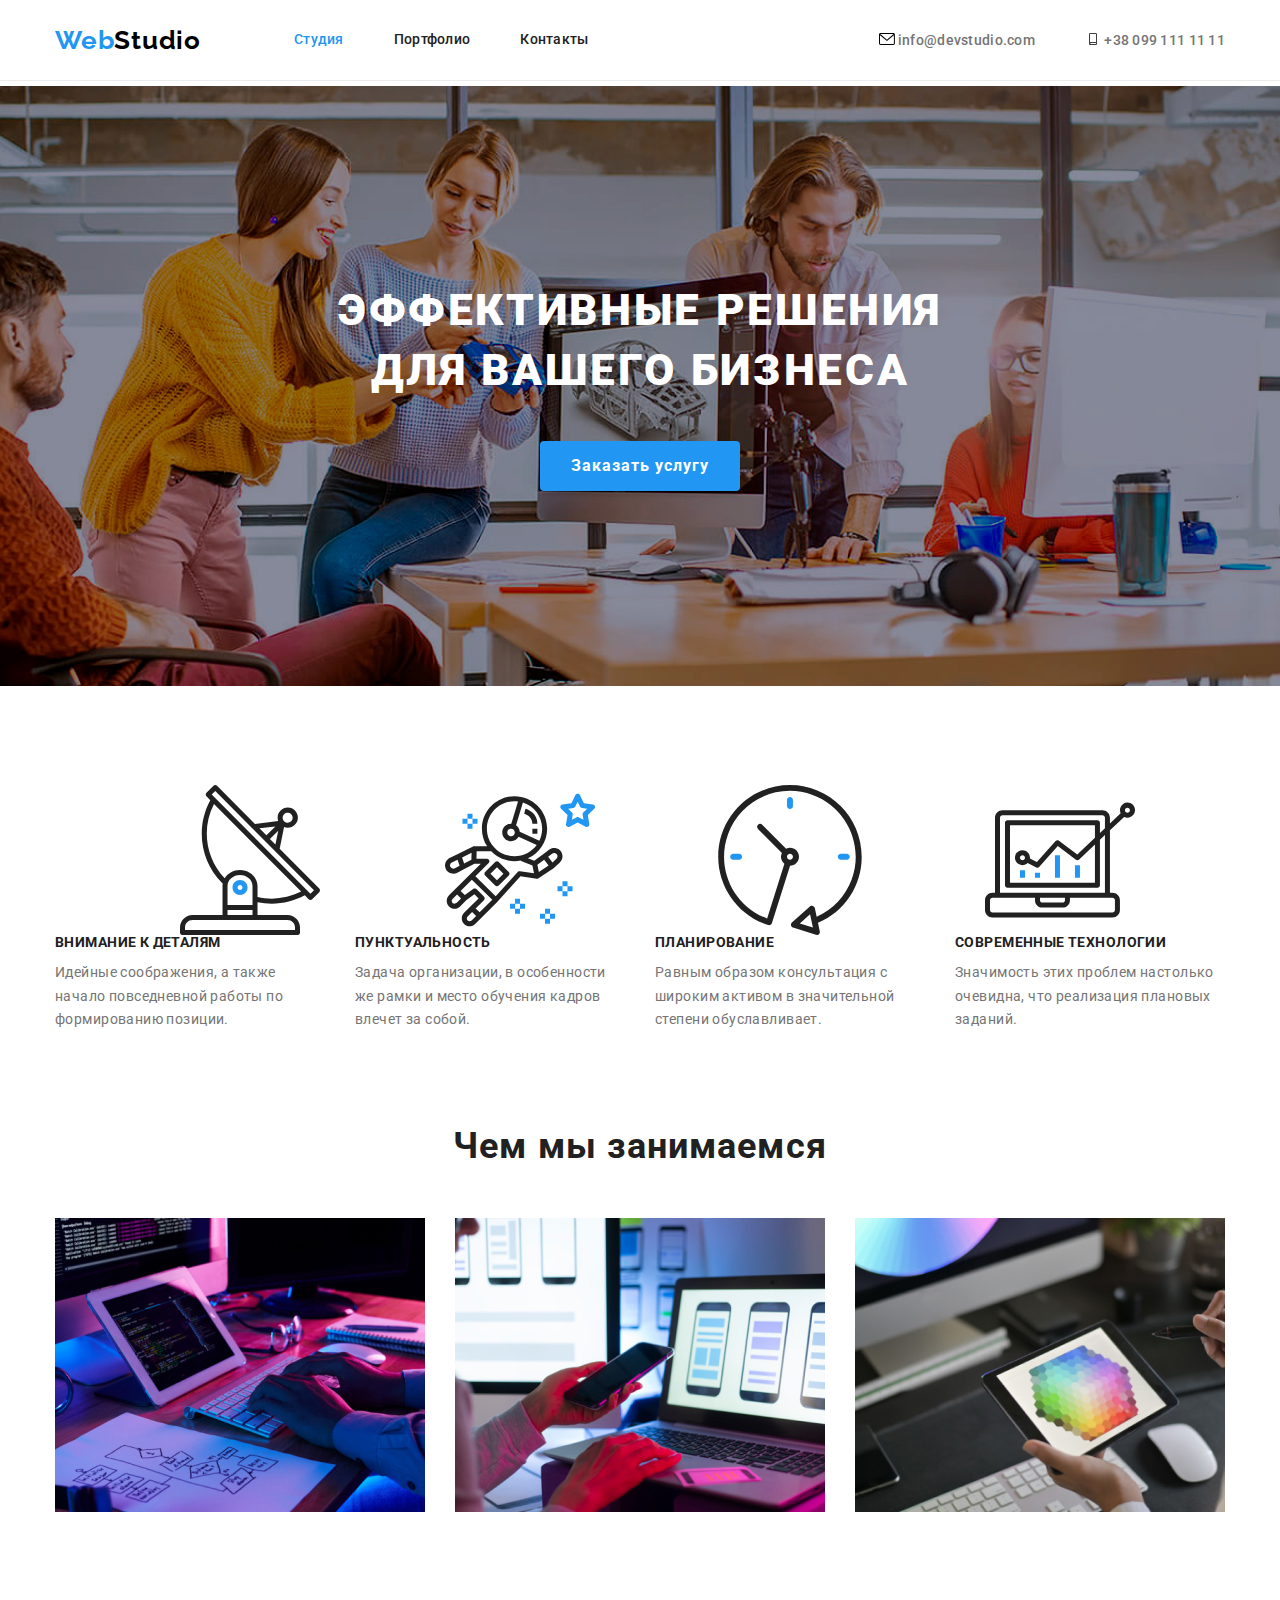
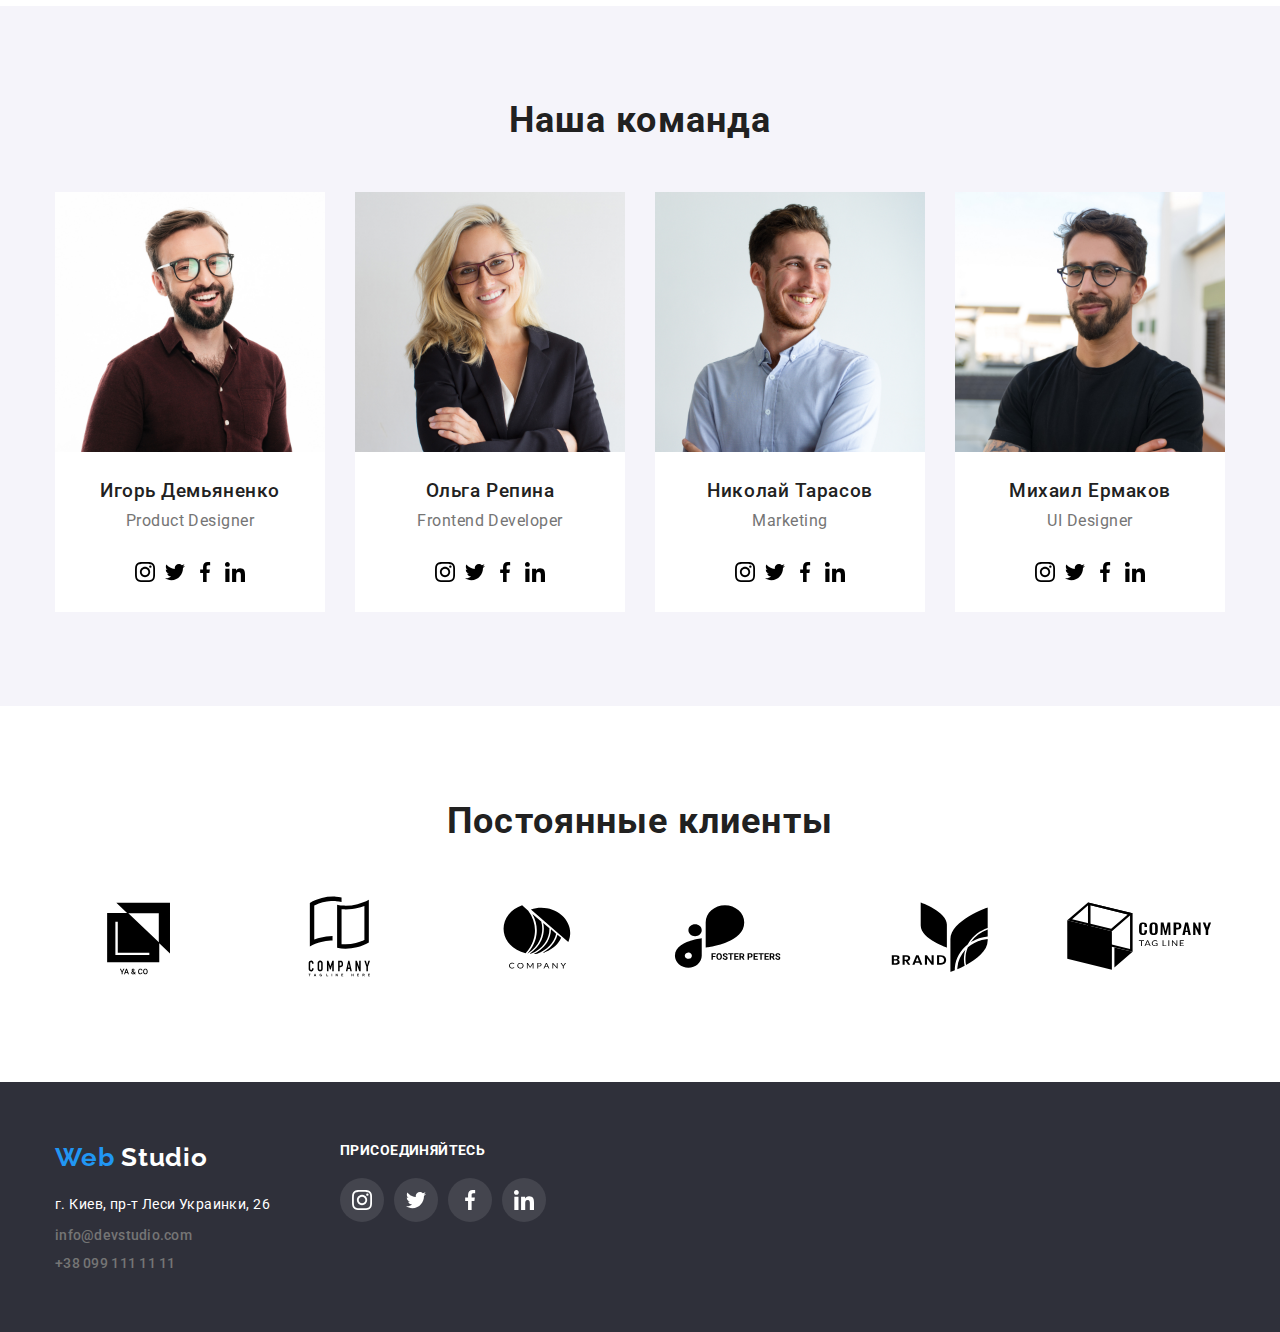
==== index.html @ 6aa07614 "hw4" ====
<!DOCTYPE html>
<html lang="ru">
  <head>
    <!-- METAs -->
    <meta charset="UTF-8" />
    <meta http-equiv="X-UA-Compatible" content="IE=edge" />
    <meta name="viewport" content="width=device-width, initial-scale=1.0" />
    <!-- TITLE -->
    <title>homepage | home_work4</title>
    <!-- FONTs -->
    <link rel="preconnect" href="https://fonts.googleapis.com" />
    <link rel="preconnect" href="https://fonts.gstatic.com" crossorigin />
    <link
      href="https://fonts.googleapis.com/css2?family=Raleway:wght@700&family=Roboto:wght@400;500;700;900&display=swap"
      rel="stylesheet"
    />
    <!-- Normalize -->
    <link
      rel="stylesheet"
      href="https://cdnjs.cloudflare.com/ajax/libs/modern-normalize/1.1.0/modern-normalize.css"
      integrity="sha512-Y0MM+V6ymRKN2zStTqzQ227DWhhp4Mzdo6gnlRnuaNCbc+YN/ZH0sBCLTM4M0oSy9c9VKiCvd4Jk44aCLrNS5Q=="
      crossorigin="anonymous"
      referrerpolicy="no-referrer"
    />
    <!-- STYLEs -->
    <link rel="stylesheet" href="css/styles.css" />
  </head>
  <body>
    <!--Самая высокая шапка-->
    <header class="header">
      <div class="container header-container">
        <a class="main_logo_web link" href="index.html">
          Web<span class="dark-logo">Studio</span>
        </a>

        <nav class="menu_nav">
          <ul class="menu-list">
            <li class="menu-item">
              <a class="active-studio menu_link link" href="index.html"
                >Студия</a
              >
            </li>
            <li class="menu-item">
              <a class="menu_link link" href="portfolio.html">Портфолио</a>
            </li>
            <li class="menu-item">
              <a class="menu_link link" href="#">Контакты</a>
            </li>
          </ul>
        </nav>
        <ul class="contacts-list">
          <li class="contacts-item">
            <a class="menu_contacts link" href="mailto:info@devstudio.com">
              <svg class="mail-icon"width="16" height="12">
                <use href="./images/icons.svg#envelope"></use>
              </svg>
              info@devstudio.com
            </a>
          </li>
          <li class="contacts-item">
            <a class="menu_contacts link" href="tel:+380991111111">
              <svg class="phone-icon"width="16" height="12">
                <use href="./images/icons.svg#smartphone"></use>
              </svg>
              +38 099 111 11 11
            </a>
          </li>
        </ul>
      </div>
    </header>

    <main>
      <section class="banner-section section">
        <div class="container">
          <h1 class="banner_h1">Эффективные решения для вашего бизнеса</h1>
          <button class="banner_button" type="button">Заказать услугу</button>
        </div>
      </section>

      <section class="info section">
        <div>
          <ul class="info-icons-list">
            <li class="info-icons-item">
             <a class="info-link">
              <svg class="info-icon">
                <use href="./images/icons.svg#antenna"></use>
              </svg>
             </a>
            </li>
            <li class="info-icons-item">
             <a class="info-link">
              <svg>
                <use href="./images/icons.svg#astronaut"></use>
              </svg>
             </a>
            </li>
            <li class="info-icons-item">
              <a class="info-link">
                <svg>
                  <use href="./images/icons.svg#clock"></use>
                </svg>
              </a>
            </li>
            <li class="info-icons-item">
              <a class="info-link">
                <svg>
                  <use href="./images/icons.svg#diagram"></use>
                </svg>
              </a>
            </li>
          </ul>
        </div>
        <div class="container">
          <ul class="info-list">
            <li class="info-items">
              <h2 class="info_h2_font">Внимание к деталям</h2>
              <p class="info_p">
                Идейные соображения, а также начало повседневной работы по
                формированию позиции.
              </p>
            </li>
            <li class="info-items">
              <h2 class="info_h2_font">Пунктуальность</h2>
              <p class="info_p">
                Задача организации, в особенности же рамки и место обучения
                кадров влечет за собой.
              </p>
            </li>
            <li class="info-items">
              <h2 class="info_h2_font">Планирование</h2>
              <p class="info_p">
                Равным образом консультация с широким активом в значительной
                степени обуславливает.
              </p>
            </li>
            <li class="info-items">
              <h2 class="info_h2_font">Современные технологии</h2>
              <p class="info_p">
                Значимость этих проблем настолько очевидна, что реализация
                плановых заданий.
              </p>
            </li>
          </ul>
        </div>
      </section>

      <section class="business section">
        <div class="container">
          <h2 class="business_h2">Чем мы занимаемся</h2>
          <ul class="business-list">
            <li class="business-item">
              <img
                class="business_img"
                src="./images/business/bussy1.jpg"
                width="370"
                alt="Фото с процессом кодинга. Разрабатываем"
              />
            </li>
            <li class="business-item">
              <img
                class="business_img"
                src="./images/business/bussy2.jpg"
                width="370"
                alt="Фото  с настройкой продукта. Настраиваем"
              />
            </li>
            <li class="business-item">
              <img
                class="business_img"
                src="./images/business/bussy3.jpg"
                width="370"
                alt="Фото рисунка с работой дизайнера. Розукрашиваем"
              />
            </li>
          </ul>
        </div>
      </section>

      <section class="team_section section">
        <div class="container">
          <h2 class="team_h2">Наша команда</h2>
          <ul class="team-list">
            <li class="team-info">
              <img
                class="team_img"
                src="./images/team/hum1.jpg"
                width="270"
                alt="Игорь Демьяненко Product Designer"
              />
              <div class="team-wrapper">
                <h3 class="name">Игорь Демьяненко</h3>
                <p class="position">Product Designer</p>
                <!-- team socials -->
               <div class="team-socials-icon">
                <ul class="team-socials-list socials">
                  <li class="team-section-item">
                    <a class="socials-link-team" href="#">
                      <svg class="team-socials-icon"width="20" height="20">
                        <use href="./images/icons.svg#instagram"></use>
                      </svg>
                    </a>
                  </li>
                  <li class="team-socials-item">
                    <a class="socials-link-team" href="#">
                      <svg class="team-socials-icon" width="20" height="20"> 
                        <use href="./images/icons.svg#twitter"></use>
                      </svg>
                    </a>
                  </li>
                  <li class="team-socials-item">
                    <a class="socials-link-team" href="#">
                      <svg class="team-socials-icon" width="20" height="20"> 
                        <use href="./images/icons.svg#facebook"></use>
                      </svg>
                    </a>
                  </li>
                  <li class="team-socials-item">
                    <a class="socials-link-team" href="#">
                      <svg class="team-socials-icon" width="20" height="20"> 
                        <use href="./images/icons.svg#linkedin"> </use>
                      </svg>
                    </a>
                  </li>
                </ul>
               </div>
              </div>
            </li>
            <li class="team-info">
              <img
                class="team_img"
                src="./images/team/hum2.jpg"
                width="270"
                alt="Ольга Репина Frontend Developer"
              />
              <div class="team-wrapper">
                <h3 class="name">Ольга Репина</h3>
                <p class="position">Frontend Developer</p>
                <div class="team-socials-icon">
                  <ul class="team-socials-list socials">
                    <li class="team-section-item">
                      <a class="socials-link-team" href="#">
                        <svg class="team-socials-icon"width="20" height="20">
                          <use href="./images/icons.svg#instagram"></use>
                        </svg>
                      </a>
                    </li>
                    <li class="team-socials-item">
                      <a class="socials-link-team" href="#">
                        <svg class="team-socials-icon" width="20" height="20"> 
                          <use href="./images/icons.svg#twitter"></use>
                        </svg>
                      </a>
                    </li>
                    <li class="team-socials-item">
                      <a class="socials-link-team" href="#">
                        <svg class="team-socials-icon" width="20" height="20"> 
                          <use href="./images/icons.svg#facebook"></use>
                        </svg>
                      </a>
                    </li>
                    <li class="team-socials-item">
                      <a class="socials-link-team" href="#">
                        <svg class="team-socials-icon" width="20" height="20"> 
                          <use href="./images/icons.svg#linkedin"> </use>
                        </svg>
                      </a>
                    </li>
                  </ul>
              </div>
            </li>
            <li class="team-info">
              <img
                class="team_img"
                src="./images/team/hum3.jpg"
                width="270"
                alt="Николай Тарасов Marketing"
              />
              <div class="team-wrapper">
                <h3 class="name">Николай Тарасов</h3>
                <p class="position">Marketing</p>
                <div class="team-socials-icon">
                  <ul class="team-socials-list socials">
                    <li class="team-section-item">
                      <a class="socials-link-team" href="#">
                        <svg class="team-socials-icon"width="20" height="20">
                          <use href="./images/icons.svg#instagram"></use>
                        </svg>
                      </a>
                    </li>
                    <li class="team-socials-item">
                      <a class="socials-link-team" href="#">
                        <svg class="team-socials-icon" width="20" height="20"> 
                          <use href="./images/icons.svg#twitter"></use>
                        </svg>
                      </a>
                    </li>
                    <li class="team-socials-item">
                      <a class="socials-link-team" href="#">
                        <svg class="team-socials-icon" width="20" height="20"> 
                          <use href="./images/icons.svg#facebook"></use>
                        </svg>
                      </a>
                    </li>
                    <li class="team-socials-item">
                      <a class="socials-link-team" href="#">
                        <svg class="team-socials-icon" width="20" height="20"> 
                          <use href="./images/icons.svg#linkedin"> </use>
                        </svg>
                      </a>
                    </li>
                  </ul>
              </div>
            </li>
            <li class="team-info">
              <img
                class="team_img"
                src="./images/team/hum4.jpg"
                width="270"
                alt="Михаил Ермаков UI Designer"
              />
              <div class="team-wrapper">
                <h3 class="name">Михаил Ермаков</h3>
                <p class="position">UI Designer</p>
                <div class="team-socials-icon">
                  <ul class="team-socials-list socials">
                    <li class="team-section-item">
                      <a class="socials-link-team" href="#">
                        <svg class="team-socials-icon"width="20" height="20">
                          <use href="./images/icons.svg#instagram"></use>
                        </svg>
                      </a>
                    </li>
                    <li class="team-socials-item">
                      <a class="socials-link-team" href="#">
                        <svg class="team-socials-icon" width="20" height="20"> 
                          <use href="./images/icons.svg#twitter"></use>
                        </svg>
                      </a>
                    </li>
                    <li class="team-socials-item">
                      <a class="socials-link-team" href="#">
                        <svg class="team-socials-icon" width="20" height="20"> 
                          <use href="./images/icons.svg#facebook"></use>
                        </svg>
                      </a>
                    </li>
                    <li class="team-socials-item">
                      <a class="socials-link-team" href="#">
                        <svg class="team-socials-icon" width="20" height="20"> 
                          <use href="./images/icons.svg#linkedin"> </use>
                        </svg>
                      </a>
                    </li>
                  </ul>
              </div>
            </li>
          </ul>
        </div>
      </section>
    </main>
    <section class="section">
      <div class="container">
        <h2 class="last_h2_font">Постоянные клиенты</h2>
        <ul class="stable-list">
          <li class="stable-item">
           <a class="stable-link" href="#">
            <svg class="stable-icon">
              <use href="./images/icons.svg#logo-1"></use>
            </svg>
           </a>
          </li>
          <li class="stable-item">
            <a class="stable-link" href="#">
             <svg class="stable-icon" width="106" height="60">
               <use href="./images/icons.svg#logo-2"></use>
             </svg>
            </a>
          </li>
          <li class="stable-item">
            <a class="stable-link" href="#">
             <svg class="stable-icon" width="106" height="60">
               <use href="./images/icons.svg#logo-3"></use>
             </svg>
            </a>
          </li>
          <li class="stable-item">
            <a class="stable-link" href="#">
             <svg class="stable-icon" width="106" height="60">
               <use href="./images/icons.svg#logo-4"></use>
             </svg>
            </a>
          </li>
          <li class="stable-item">
            <a class="stable-link" href="#">
             <svg class="stable-icon" width="106" height="60">
               <use href="./images/icons.svg#logo-5"></use>
             </svg>
            </a>
          </li>
          <li class="stable-item">
            <a class="stable-link" href="#">
             <svg class="stable-icon" width="106" height="60">
               <use href="./images/icons.svg#logo-6"></use>
             </svg>
            </a>
          </li>
        </ul>
      </div>
    </section>

    <footer class="footer">
      <div class="container footer-container">
        <!-- footer address -->
        <div class="footer-address">
          <a class="logo-web-footer link" href="index.html">
            Web
            <span class="footer-logo"> Studio </span>
            <!-- will be picture -->
          </a>
          <address class="address">г. Киев, пр-т Леси Украинки, 26</address>

          <ul>
            <li class="footer-cont-botton">
              <a class="footer-contacts link" href="mailto:info@devstudio.com">
                info@devstudio.com
              </a>
            </li>
            <li class="footer-cont-botton">
              <a class="footer-contacts link" href="tel:+380991111111">
                +38 099 111 11 11
              </a>
            </li>
          </ul>
        </div>

        <!-- footer socials -->
        <div class="footer-wrapper">
          <h2 class="footer-title">присоединяйтесь</h2>
          <ul class="footer-list socials">
            <li class="socials-item">
              <a class="socials-link" href="">
                <svg class="socials-icon" width="20" height="20">
                  <use href="./images/icons.svg#instagram"></use>
                </svg>
              </a>
            </li>
            <li class="socials-item">
              <a class="socials-link" href="">
                <svg class="socials-icon" width="20" height="20">
                  <use href="./images/icons.svg#twitter"></use>
                </svg>
              </a>
            </li>
            <li class="socials-item">
              <a class="socials-link" href="">
                <svg class="socials-icon" width="20" height="20">
                  <use href="./images/icons.svg#facebook"></use>
                </svg>
              </a>
            </li>
            <li class="socials-item">
              <a class="socials-link" href="">
                <svg class="socials-icon" width="20" height="20">
                  <use href="./images/icons.svg#linkedin"></use>
                </svg>
              </a>
            </li>
          </ul>
        </div>
      </div>
    </footer>
  </body>
</html>
---- css/styles.css ----
body {
  font-family: "Roboto", sans-serif;
  color: #212121;
}

/* Глобальний сброс свойств css */
ul {
  padding: 0;
  margin: 0;
  list-style: none;
}
h1,
h2,
h3,
h4,
h5,
h6,
p {
  margin: 0;
}

.link {
  text-decoration: none;
  color: currentColor;
}
.section {
  padding: 94px 0;
}

.container {
  width: 1200px;
  margin-left: auto;
  margin-right: auto;
  padding-left: 15px;
  padding-right: 15px;

  /* background-color: orange; */
}
/* section {
  outline: 1px solid red;
} */

/* Header section */
.header {
  border-bottom: 1px solid #ececec;
}
.header-container {
  display: flex;
  align-items: center;
}

.main_logo_web {
  color: #2196f3;
  font-family: "Raleway";
  font-weight: 700;
  font-size: 26px;
  line-height: 1.19;
  letter-spacing: 0.03em;
  margin-right: 93px;
}
.active-studio.link {
  color: #2196f3;
}

.menu_nav {
  margin-right: auto;
}

.menu-list {
  display: flex;
}
.menu-item {
  margin-right: 50px;
}
.menu-item:last-child {
  margin-right: 0;
}
.menu_link {
  font-weight: 500;
  font-size: 14px;
  line-height: 1.14;
  letter-spacing: 0.02em;
  color: #212121;
  display: block;
  padding-top: 32px;
  padding-bottom: 32px;
}
.contacts-list {
  display: flex;
  align-items: center;
}
.contacts-item {
  margin-right: 50px;
}
.contacts-item:last-child {
  margin-right: 0;
}
.menu_contacts {
  font-weight: 500;
  font-size: 14px;
  line-height: 1.14;
  letter-spacing: 0.02em;
  color: #757575;
}

.menu_contacts:hover {
  color: #2196f3;
  font-weight: 500;
}

.footer-logo {
  color: #2196f3;
  font-family: "Raleway";
  font-weight: 700;
  font-size: 26px;
  line-height: 1.19;
  letter-spacing: 0.03em;
}

.dark-logo {
  color: #000000;
}
.footer-logo {
  color: #ffffff;
}

/* Шапка */
.banner-section {
  background-image: url(../images/banner/bgi.jpg);
  background-repeat: no-repeat;
  padding: 200px 0;
  background-position: center;
  /* background-size: cover; */
}

/* Шапка */
/* Эффективные решения для вашего бизнеса */
.banner_h1 {
  /* H1 square*/
  /* text in H1 */
  font-weight: 900;
  font-size: 44px;
  line-height: 1.36;
  letter-spacing: 0.06em;
  text-transform: uppercase;
  color: #ffffff;
  width: 696px;
  margin: 0 auto;
  text-align: center;
  margin-bottom: 40px;
}

.banner_button {
  background: #2196f3;
  box-shadow: 0px 4px 4px #00000026;
  border-radius: 4px;
  font-family: inherit;
  font-weight: 700;
  line-height: 30px;
  letter-spacing: 0.06em;
  color: #ffffff;
  cursor: pointer;
  width: 200px;
  height: 50px;
  display: block;
  margin-left: auto;
  margin-right: auto;
  border: none;
}
/* Особенности */
.info {
  background-color: white;
  padding-bottom: 0px;
}
.info-list {
  display: flex;
}
.info-items {
  margin-right: 30px;
  width: 270px;
}
.info-items:last-child {
  margin-right: 0;
}

.info_h2_font {
  color: #212121;
  font-size: 14px;
  font-weight: 700;
  letter-spacing: 0.03em;
  line-height: 1.14;
  text-transform: uppercase;
  margin-bottom: 10px;
}

.info_p {
  font-size: 14px;
  line-height: 1.71;
  letter-spacing: 0.03em;
  color: #757575;
}

/* Чем мы занимаемся */
.business_section {
  background-color: #ffffff;
}

.business_h2 {
  font-weight: 700;
  font-size: 36px;
  line-height: 1.16;
  letter-spacing: 0.03em;
  color: #212121;
  text-align: center;
  margin-bottom: 50px;
}
.business-list {
  display: flex;
}
.business-item {
  margin-right: 30px;
}
.business-item:last-child {
  margin-right: 0;
}
.business_img {
  width: 370px;
  height: 294px;
}

/* Наша команда */
.team_section {
  background-color: #f5f4fa;
}
.team-list {
  display: flex;
}
.team-info {
  margin-right: 30px;
  text-align: center;
  background-color: #fff;
}
.team-info:last-child {
  margin-right: 0;
}
.team_h2 {
  font-weight: 700;
  font-size: 36px;
  line-height: 1.16;
  letter-spacing: 0.03em;
  color: #212121;
  text-align: center;
  margin-bottom: 50px;
}
.team-wrapper {
  padding: 30px 0;
}
.team-socials-icon {
  margin-top: 16px;
}
.socials {
  display: flex;
  align-items: center;
  justify-content: center;
  gap: 10px;
}
.socials-link-team {
  display: flex;
  align-items: center;
  justify-content: center;
  width: 100%;
  height: 100%;
  border-radius: 50%;
  color: white;
  background: rgba(255, 255, 255, 0.1);
}
.socials-link-team:hover {
  color: #fff;
  background-color: #2196f3;
}

.name {
  font-weight: 500;
  line-height: 19px;
  letter-spacing: 0.03em;
  color: #212121;
  margin-bottom: 10px;
}

.position {
  line-height: 19px;
  letter-spacing: 0.03em;
  color: #757575;
}

img {
  display: block;
}
/* Постоянные клинты */
.last_h2_font {
  font-weight: 700;
  font-size: 36px;
  line-height: 42px;
  text-align: center;
  letter-spacing: 0.03em;
  fill: none;
  color: #212121;
}

/* Подвал */
.footer {
  background-color: #2f303a;
  padding-top: 60px;
  padding-bottom: 60px;
}
.footer-container {
  display: flex;
}
.footer-address {
  margin-right: 70px;
}
/* .footer-body {
} */
.address {
  font-style: normal;
  font-size: 14px;
  line-height: 1.71;
  letter-spacing: 0.03em;
  color: #ffffff;
  margin-bottom: 9px;
}
.logo-web-footer {
  color: #2196f3;
  font-family: "Raleway";
  font-weight: 700;
  font-size: 26px;
  line-height: 1.19;
  letter-spacing: 0.03em;
  display: block;
  margin-bottom: 20px;
}
.footer-cont-botton {
  margin-bottom: 9px;
}
.footer-cont-botton:last-child {
  margin-bottom: 0;
}
.footer-cont-botton :hover {
  color: #2196f3;
  font-weight: 500;
}
.footer-contacts {
  font-weight: 500;
  font-size: 14px;
  line-height: 1.14;
  letter-spacing: 0.02em;
  color: #757575;
}

.footer-title {
  font-weight: 700;
  font-size: 14px;
  line-height: calc(16 / 14);
  letter-spacing: 0.03em;
  text-transform: uppercase;
  color: #ffffff;
}

.socials {
  display: flex;
  align-items: center;
  justify-content: center;
  gap: 10px;
}
.socials-item {
  width: 44px;
  height: 44px;
}
.socials-link {
  display: flex;
  align-items: center;
  justify-content: center;
  width: 100%;
  height: 100%;
  border-radius: 50%;
  color: white;
  background: rgba(255, 255, 255, 0.1);
  margin-top: 20px;
  /* background-color: tomato; */

  /* outline: 1px solid red; */
}

.socials-link:hover,
.socials-link:focus {
  color: white;
  background: #2196f3;
}

.socials-icon {
  fill: currentColor;
}

/* .footer-contacts:last-child{padding-bottom: 0px;} */

/* PORTFOLIO */

.portfolio_site_title {
  font-weight: 700;
  font-size: 18px;
  line-height: 2;
  letter-spacing: 0.06em;
  color: #212121;
  margin-bottom: 4px;
}

.portfolio_site_theme {
  line-height: 30px;
  letter-spacing: 0.03em;
  color: #757575;
}
.active-port {
  color: #2196f3;
}
.menu_link:hover {
  color: #2196f3;
  font-weight: 500;
}

.button-portfolio {
  padding: 6px 22px;
  font-weight: 500;
  font-size: 16px;
  line-height: 1.62;
  letter-spacing: 0.03em;
  color: #212121;
  background: #f5f4fa;
  border-radius: 4px;
  border: none;
  cursor: pointer;
}
.button-portfolio.active-port-button {
  color: white;
  background: #2196f3;
}
.button-portfolio.:hover {
  color: white;
  background: #2196f3;
}
.button-menu {
  display: flex;
  align-items: center;
  justify-content: center;
  margin-bottom: 50px;
}
.button-item {
  margin-right: 8px;
}
.button-item:last-child {
  margin-right: 0;
}

.port-img-list {
  display: flex;
  flex-wrap: wrap;
  gap: 30px;
}
.port-img-item {
  width: 370px;
}
.port-img-wrapper {
  padding: 20px 24px;
  border-top: none;
  border: 1px solid #eeeeee;
}

/* test */
.stable-list{
  display: flex;
  align-items: center;
  justify-content: center;
  margin-top: 50px;
  gap: 30px;
 } 
.stable-icon{
  width: 170px;
  height: 92px;
}
.stable-link:hover,:focus{
  color: #2196f3;
}


.info-icons-list{
  display: flex;
  align-items: center;
  justify-content: center;
}
.info-icons-item{
  width: 270px;
  height: 120px;
  margin-bottom: 30px;
  gap: 30px;
}
.info-link{width: 70px;height: 70px;}
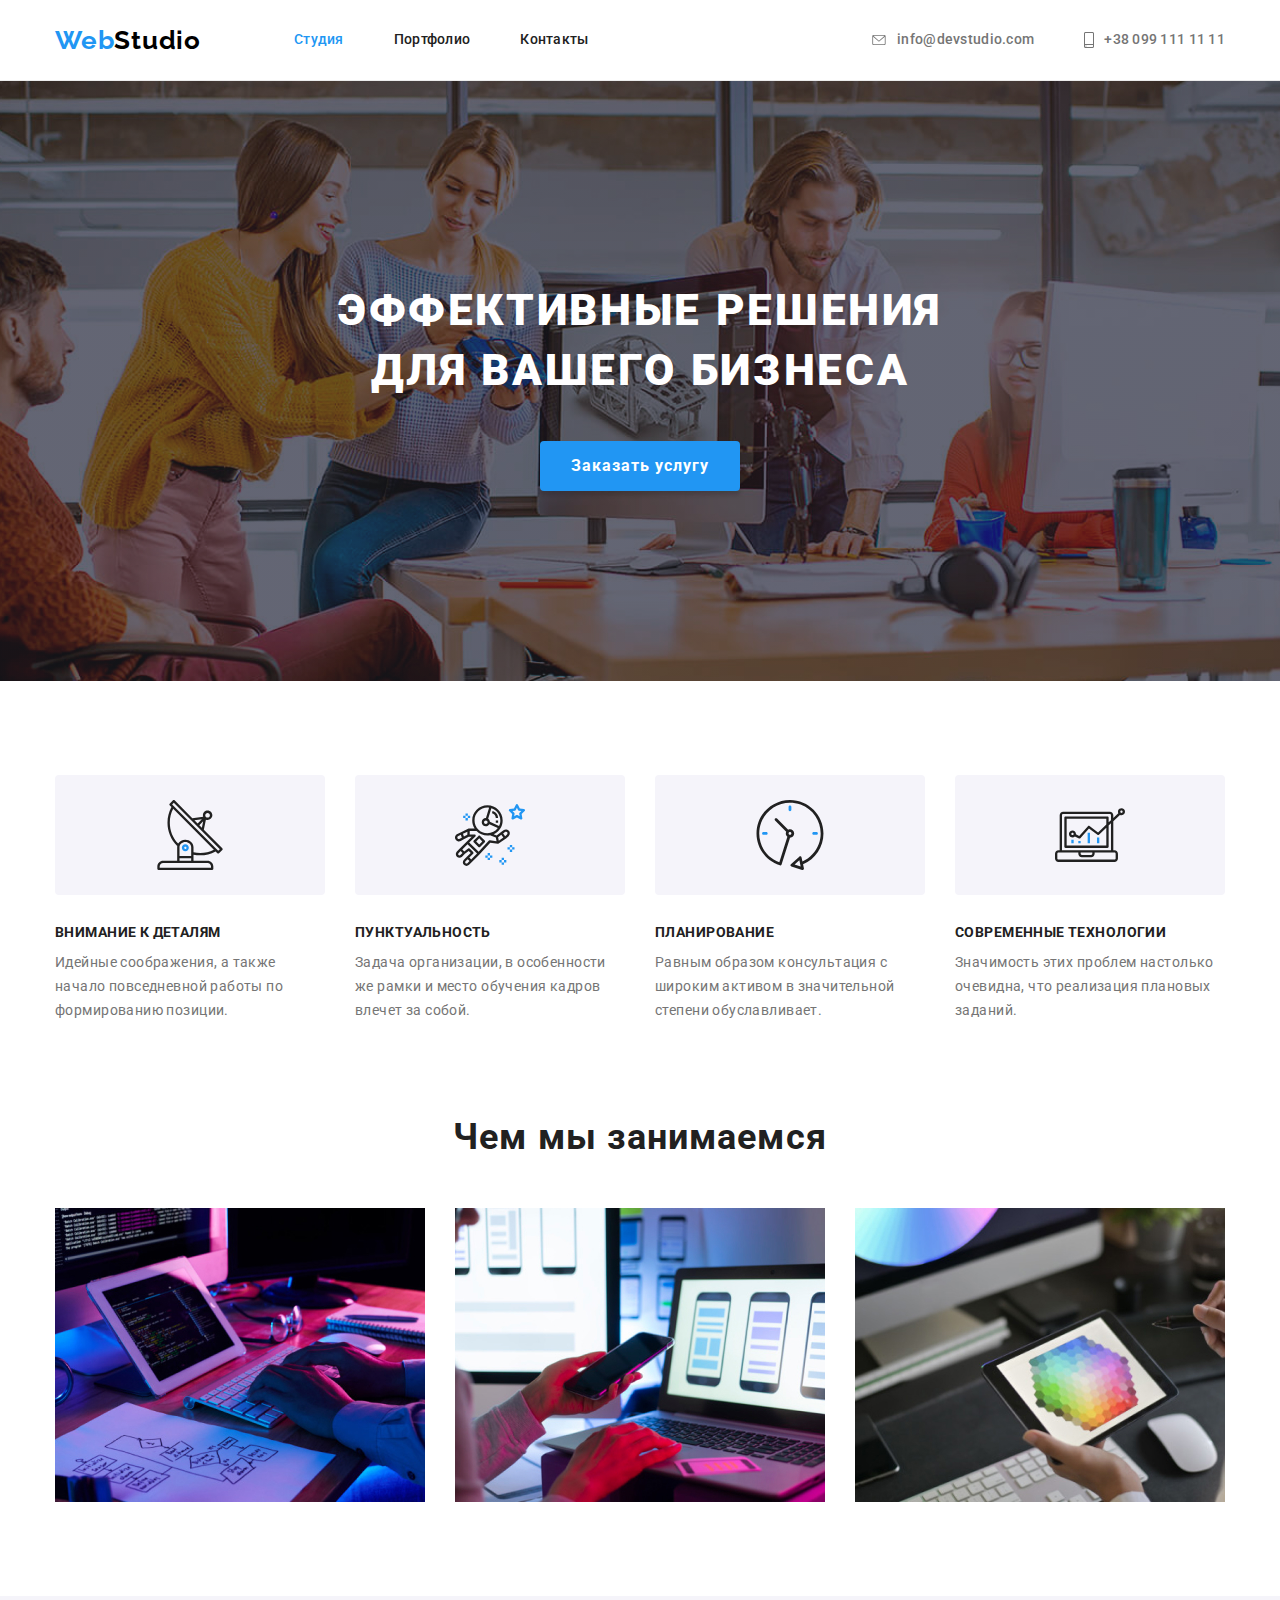
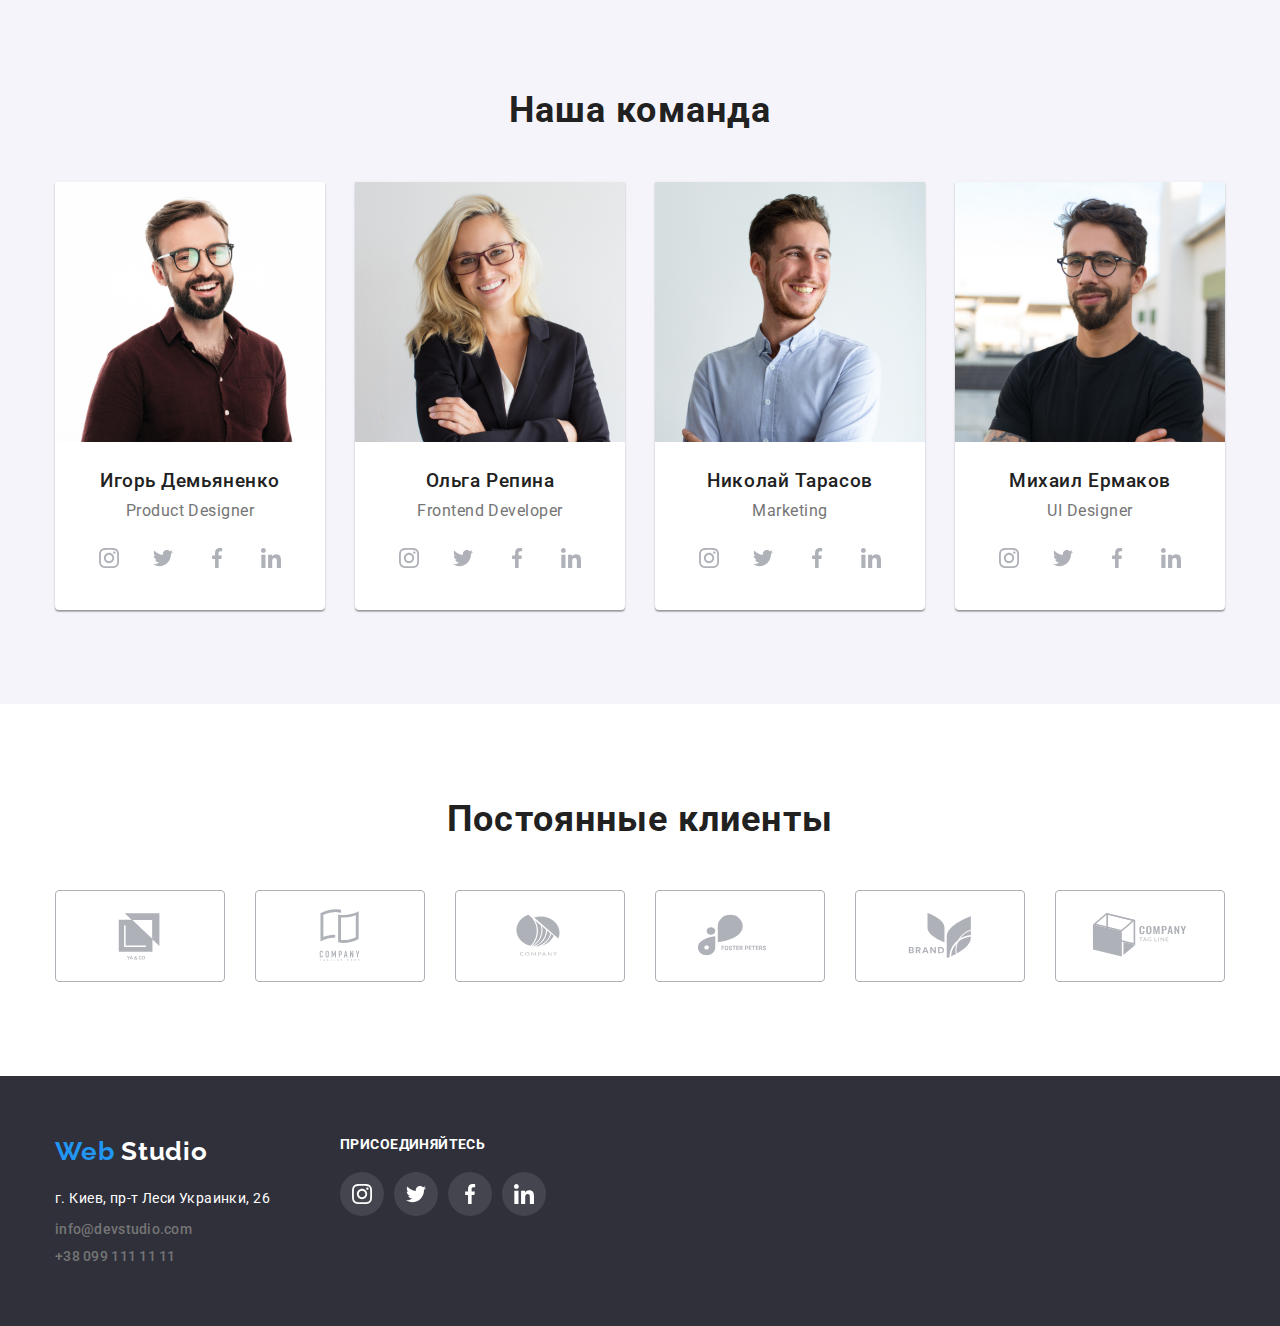
==== commit 21a42886: "fix hw4" ====
--- a/index.html
+++ b/index.html
@@ -51,7 +51,7 @@
         <ul class="contacts-list">
           <li class="contacts-item">
             <a class="menu_contacts link" href="mailto:info@devstudio.com">
-              <svg class="mail-icon"width="16" height="12">
+              <svg class="mail-icon"width="16" height="10">
                 <use href="./images/icons.svg#envelope"></use>
               </svg>
               info@devstudio.com
@@ -59,7 +59,7 @@
           </li>
           <li class="contacts-item">
             <a class="menu_contacts link" href="tel:+380991111111">
-              <svg class="phone-icon"width="16" height="12">
+              <svg class="phone-icon"width="10" height="16">
                 <use href="./images/icons.svg#smartphone"></use>
               </svg>
               +38 099 111 11 11
@@ -78,41 +78,14 @@
       </section>
 
       <section class="info section">
-        <div>
-          <ul class="info-icons-list">
-            <li class="info-icons-item">
-             <a class="info-link">
-              <svg class="info-icon">
-                <use href="./images/icons.svg#antenna"></use>
-              </svg>
-             </a>
-            </li>
-            <li class="info-icons-item">
-             <a class="info-link">
-              <svg>
-                <use href="./images/icons.svg#astronaut"></use>
-              </svg>
-             </a>
-            </li>
-            <li class="info-icons-item">
-              <a class="info-link">
-                <svg>
-                  <use href="./images/icons.svg#clock"></use>
-                </svg>
-              </a>
-            </li>
-            <li class="info-icons-item">
-              <a class="info-link">
-                <svg>
-                  <use href="./images/icons.svg#diagram"></use>
-                </svg>
-              </a>
-            </li>
-          </ul>
-        </div>
         <div class="container">
           <ul class="info-list">
             <li class="info-items">
+              <div class="info-box">
+                <svg class="info-icon">
+                  <use href="./images/icons.svg#antenna"></use>
+                </svg>
+              </div>
               <h2 class="info_h2_font">Внимание к деталям</h2>
               <p class="info_p">
                 Идейные соображения, а также начало повседневной работы по
@@ -120,6 +93,11 @@
               </p>
             </li>
             <li class="info-items">
+              <div class="info-box">
+                <svg class="info-icon">
+                  <use href="./images/icons.svg#astronaut"></use>
+                </svg>
+              </div>
               <h2 class="info_h2_font">Пунктуальность</h2>
               <p class="info_p">
                 Задача организации, в особенности же рамки и место обучения
@@ -127,6 +105,11 @@
               </p>
             </li>
             <li class="info-items">
+              <div class="info-box">
+                <svg class="info-icon">
+                  <use href="./images/icons.svg#clock"></use>
+                </svg>
+              </div>
               <h2 class="info_h2_font">Планирование</h2>
               <p class="info_p">
                 Равным образом консультация с широким активом в значительной
@@ -134,6 +117,11 @@
               </p>
             </li>
             <li class="info-items">
+              <div class="info-box">
+                <svg class="info-icon">
+                  <use href="./images/icons.svg#diagram"></use>
+                </svg>
+              </div>
               <h2 class="info_h2_font">Современные технологии</h2>
               <p class="info_p">
                 Значимость этих проблем настолько очевидна, что реализация
@@ -175,7 +163,7 @@
           </ul>
         </div>
       </section>
-
+ <!-- team socials -->
       <section class="team_section section">
         <div class="container">
           <h2 class="team_h2">Наша команда</h2>
@@ -190,10 +178,8 @@
               <div class="team-wrapper">
                 <h3 class="name">Игорь Демьяненко</h3>
                 <p class="position">Product Designer</p>
-                <!-- team socials -->
-               <div class="team-socials-icon">
                 <ul class="team-socials-list socials">
-                  <li class="team-section-item">
+                  <li class="team-socials-item">
                     <a class="socials-link-team" href="#">
                       <svg class="team-socials-icon"width="20" height="20">
                         <use href="./images/icons.svg#instagram"></use>
@@ -217,13 +203,11 @@
                   <li class="team-socials-item">
                     <a class="socials-link-team" href="#">
                       <svg class="team-socials-icon" width="20" height="20"> 
-                        <use href="./images/icons.svg#linkedin"> </use>
+                        <use href="./images/icons.svg#linkedin"></use>
                       </svg>
                     </a>
                   </li>
                 </ul>
-               </div>
-              </div>
             </li>
             <li class="team-info">
               <img
@@ -235,9 +219,9 @@
               <div class="team-wrapper">
                 <h3 class="name">Ольга Репина</h3>
                 <p class="position">Frontend Developer</p>
-                <div class="team-socials-icon">
+                
                   <ul class="team-socials-list socials">
-                    <li class="team-section-item">
+                    <li class="team-socials-item">
                       <a class="socials-link-team" href="#">
                         <svg class="team-socials-icon"width="20" height="20">
                           <use href="./images/icons.svg#instagram"></use>
@@ -278,9 +262,9 @@
               <div class="team-wrapper">
                 <h3 class="name">Николай Тарасов</h3>
                 <p class="position">Marketing</p>
-                <div class="team-socials-icon">
+                
                   <ul class="team-socials-list socials">
-                    <li class="team-section-item">
+                    <li class="team-socials-item">
                       <a class="socials-link-team" href="#">
                         <svg class="team-socials-icon"width="20" height="20">
                           <use href="./images/icons.svg#instagram"></use>
@@ -309,7 +293,6 @@
                       </a>
                     </li>
                   </ul>
-              </div>
             </li>
             <li class="team-info">
               <img
@@ -321,9 +304,9 @@
               <div class="team-wrapper">
                 <h3 class="name">Михаил Ермаков</h3>
                 <p class="position">UI Designer</p>
-                <div class="team-socials-icon">
+                
                   <ul class="team-socials-list socials">
-                    <li class="team-section-item">
+                    <li class="team-socials-item">
                       <a class="socials-link-team" href="#">
                         <svg class="team-socials-icon"width="20" height="20">
                           <use href="./images/icons.svg#instagram"></use>
@@ -352,7 +335,6 @@
                       </a>
                     </li>
                   </ul>
-              </div>
             </li>
           </ul>
         </div>
@@ -364,7 +346,7 @@
         <ul class="stable-list">
           <li class="stable-item">
            <a class="stable-link" href="#">
-            <svg class="stable-icon">
+            <svg class="stable-icon"  width="106" height="60">
               <use href="./images/icons.svg#logo-1"></use>
             </svg>
            </a>
--- a/css/styles.css
+++ b/css/styles.css
@@ -95,11 +95,21 @@
 .contacts-item:last-child {
   margin-right: 0;
 }
+
+.mail-icon {
+  fill: currentColor;
+}
+.phone-icon {
+  fill: currentColor;
+}
 .menu_contacts {
+  display: flex;
   font-weight: 500;
   font-size: 14px;
   line-height: 1.14;
   letter-spacing: 0.02em;
+  align-items: center;
+  gap: 10px;
   color: #757575;
 }
 
@@ -126,10 +136,17 @@
 
 /* Шапка */
 .banner-section {
-  background-image: url(../images/banner/bgi.jpg);
+  background-image: linear-gradient(
+      rgba(47, 48, 58, 0.4),
+      rgba(47, 48, 58, 0.4)
+    ),
+    url(../images/banner/bgi.jpg);
   background-repeat: no-repeat;
   padding: 200px 0;
   background-position: center;
+
+  height: 600px;
+
   /* background-size: cover; */
 }
 
@@ -239,6 +256,9 @@
   margin-right: 30px;
   text-align: center;
   background-color: #fff;
+  box-shadow: 0px 1px 3px rgba(0, 0, 0, 0.12), 0px 1px 1px rgba(0, 0, 0, 0.14),
+    0px 2px 1px rgba(0, 0, 0, 0.2);
+  border-radius: 0px 0px 4px 4px;
 }
 .team-info:last-child {
   margin-right: 0;
@@ -255,15 +275,23 @@
 .team-wrapper {
   padding: 30px 0;
 }
+.team-socials-list {
+  margin-top: 16px;
+}
+.team-socials-item {
+  width: 44px;
+  height: 44px;
+}
+.socials {
+  display: flex;
+  align-items: center;
+  justify-content: center;
+  gap: 10px;
+}
 .team-socials-icon {
-  margin-top: 16px;
-}
-.socials {
-  display: flex;
-  align-items: center;
-  justify-content: center;
-  gap: 10px;
-}
+  fill: currentColor;
+}
+
 .socials-link-team {
   display: flex;
   align-items: center;
@@ -271,8 +299,7 @@
   width: 100%;
   height: 100%;
   border-radius: 50%;
-  color: white;
-  background: rgba(255, 255, 255, 0.1);
+  color: #afb1b8;
 }
 .socials-link-team:hover {
   color: #fff;
@@ -468,38 +495,77 @@
 .port-img-item {
   width: 370px;
 }
+
+.port-img-item:hover {
+  box-shadow: 0px 1px 1px rgba(0, 0, 0, 0.12), 0px 4px 4px rgba(0, 0, 0, 0.06),
+    1px 4px 6px rgba(0, 0, 0, 0.16);
+}
 .port-img-wrapper {
   padding: 20px 24px;
   border-top: none;
   border: 1px solid #eeeeee;
 }
-
-/* test */
-.stable-list{
+.info-icon {
+  width: 70px;
+  height: 70px;
+}
+.info-box {
+  display: flex;
+  align-items: center;
+  justify-content: center;
+  width: 270px;
+  height: 120px;
+  background: #f5f4fa;
+  border-radius: 4px;
+  margin-bottom: 30px;
+}
+
+.stable-list {
   display: flex;
   align-items: center;
   justify-content: center;
   margin-top: 50px;
   gap: 30px;
- } 
-.stable-icon{
+}
+.stable-item {
   width: 170px;
   height: 92px;
 }
-.stable-link:hover,:focus{
-  color: #2196f3;
-}
-
-
-.info-icons-list{
-  display: flex;
-  align-items: center;
-  justify-content: center;
-}
-.info-icons-item{
+.stable-icon {
+  width: 106px;
+  height: 60px;
+  fill: currentColor;
+}
+.stable-link {
+  display: flex;
+  align-items: center;
+  justify-content: center;
+  width: 100%;
+  height: 100%;
+  border: 1px solid #afb1b8;
+  border-radius: 4px;
+  color: #afb1b8;
+}
+.stable-link:hover {
+  color: #2196f3;
+  border-color: #2196f3;
+}
+.stable-link:focus {
+  color: #2196f3;
+}
+
+.info-icons-list {
+  display: flex;
+  align-items: center;
+  justify-content: center;
+}
+.info-icons-item {
   width: 270px;
   height: 120px;
   margin-bottom: 30px;
   gap: 30px;
 }
-.info-link{width: 70px;height: 70px;}+.info-link {
+  width: 70px;
+  height: 70px;
+}
